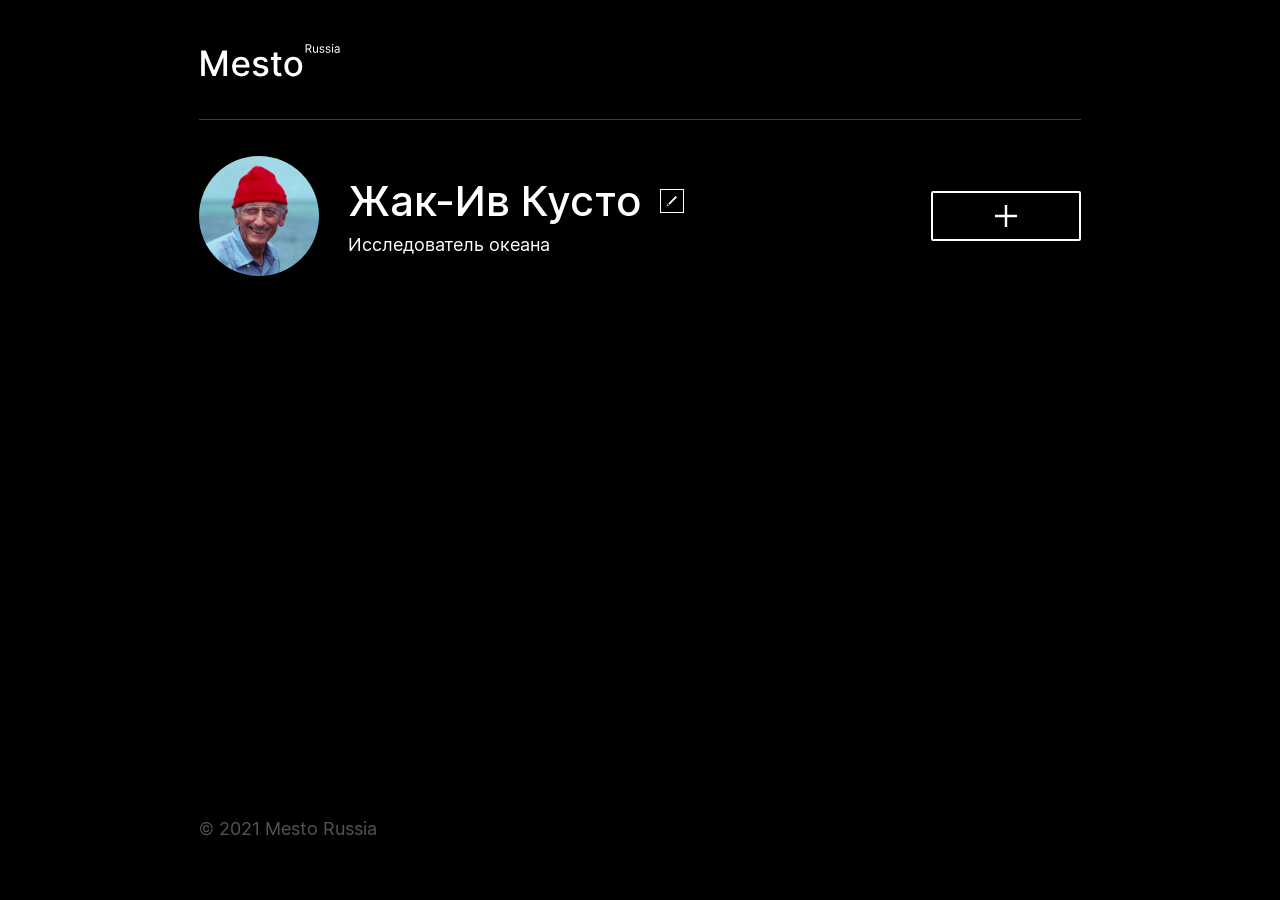
==== index.html @ 65d433dc "Initial commit" ====
<!doctype html>
<html lang="ru">
<head>
  <meta charset="UTF-8">
  <meta name="viewport"
        content="width=device-width, user-scalable=no, initial-scale=1.0, maximum-scale=1.0, minimum-scale=1.0">
  <meta http-equiv="X-UA-Compatible" content="ie=edge">
  <title>Mesto</title>
  <link rel="stylesheet" href="./pages/index.css">
</head>
<body class="page">
<div class="page__content">
  <header class="header page__section">
    <img src="./images/logo.svg" alt="Логотип проекта масто" class="logo header__logo">
  </header>
  <main class="content">
    <section class="profile page__section">
      <div class="profile__image" style="background-image: url('./images/avatar.jpg');"></div>
      <div class="profile__info">
        <h1 class="profile__title">Жак-Ив Кусто</h1>
        <button class="profile__edit-button" type="button"></button>
        <p class="profile__description">Исследователь океана</p>
      </div>
      <button class="profile__add-button" type="button"></button>
    </section>
    <section class="places page__section">
      <ul class="places__list">
      </ul>
    </section>
  </main>
  <footer class="footer page__section">
    <p class="footer__copyright">
      © 2021 Mesto Russia
    </p>
  </footer>
  <div class="popup popup_type_edit">
    <div class="popup__content">
      <button type="button" class="popup__close"></button>
      <h3 class="popup__title">Редактировать профиль</h3>
      <form class="popup__form" name="edit-profile">
        <input type="text" name="name" class="popup__input popup__input_type_name" placeholder="Имя" required>
        <input type="text" name="description" class="popup__input popup__input_type_description" placeholder="Занятие" required>
        <button type="submit" class="button popup__button">Сохранить</button>
      </form>
    </div>
  </div>
  <div class="popup popup_type_new-card">
    <div class="popup__content">
      <button type="button" class="popup__close"></button>
      <h3 class="popup__title">Новое место</h3>
      <form class="popup__form" name="new-place">
        <input type="text" name="place-name" class="popup__input popup__input_type_card-name" placeholder="Название" required>
        <input type="url" name="link" class="popup__input popup__input_type_url" placeholder="Ссылка на картинку" required>
        <button type="submit" class="button popup__button">Сохранить</button>
      </form>
    </div>
  </div>
  <div class="popup popup_type_image">
    <div class="popup__content popup__content_content_image">
      <button type="button" class="popup__close"></button>
      <img src="" alt="" class="popup__image">
      <p class="popup__caption"></p>
    </div>
  </div>
</div>
<script src="./scripts/cards.js"></script>
<script src="./scripts/index.js" defer></script>

<template id="card-template">
  <li class="places__item card">
    <img class="card__image" src="" alt="" />
    <button type="button" class="card__delete-button"></button>
    <div class="card__description">
      <h2 class="card__title">
      </h2>
      <button type="button" class="card__like-button"></button>
    </div>
  </li>
</template>
</body>
</html>
---- pages/index.css ----
@import url('../vendor/normalize.css');
@import url('../vendor/fonts.css');
@import url('../blocks/page/page.css');
@import url('../blocks/header/header.css');
@import url('../blocks/content/content.css');
@import url('../blocks/footer/footer.css');
@import url('../blocks/profile/profile.css');
@import url('../blocks/places/places.css');
@import url('../blocks/card/card.css');
@import url('../blocks/popup/popup.css');
@import url('../blocks/popup/_is-animated/popup_is-animated.css');
@import url('../blocks/popup/_is-opened/popup_is-opened.css');
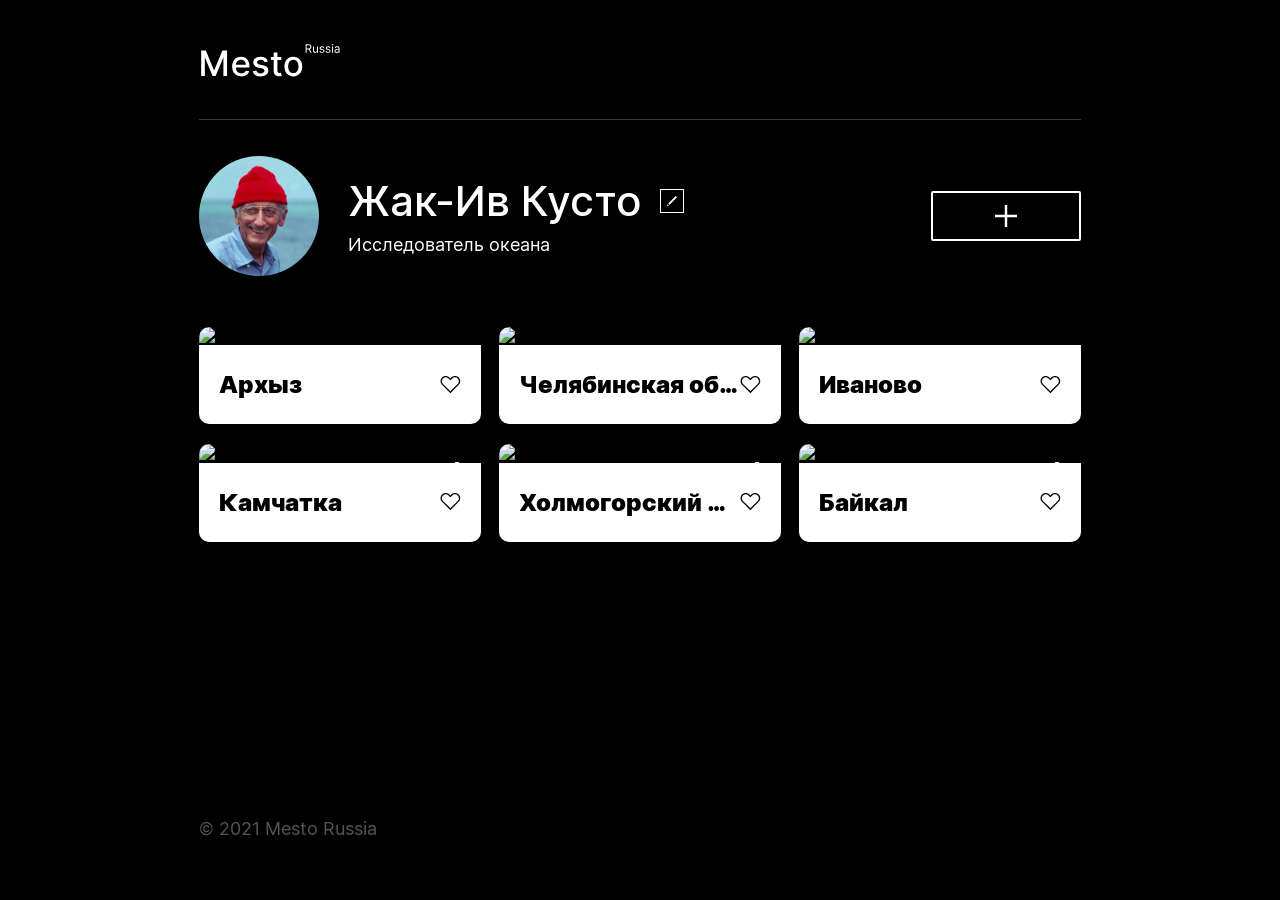
==== commit b36264cf: "Updates" ====
--- a/index.html
+++ b/index.html
@@ -1,81 +1 @@
-<!doctype html>
-<html lang="ru">
-<head>
-  <meta charset="UTF-8">
-  <meta name="viewport"
-        content="width=device-width, user-scalable=no, initial-scale=1.0, maximum-scale=1.0, minimum-scale=1.0">
-  <meta http-equiv="X-UA-Compatible" content="ie=edge">
-  <title>Mesto</title>
-  <link rel="stylesheet" href="./pages/index.css">
-</head>
-<body class="page">
-<div class="page__content">
-  <header class="header page__section">
-    <img src="./images/logo.svg" alt="Логотип проекта масто" class="logo header__logo">
-  </header>
-  <main class="content">
-    <section class="profile page__section">
-      <div class="profile__image" style="background-image: url('./images/avatar.jpg');"></div>
-      <div class="profile__info">
-        <h1 class="profile__title">Жак-Ив Кусто</h1>
-        <button class="profile__edit-button" type="button"></button>
-        <p class="profile__description">Исследователь океана</p>
-      </div>
-      <button class="profile__add-button" type="button"></button>
-    </section>
-    <section class="places page__section">
-      <ul class="places__list">
-      </ul>
-    </section>
-  </main>
-  <footer class="footer page__section">
-    <p class="footer__copyright">
-      © 2021 Mesto Russia
-    </p>
-  </footer>
-  <div class="popup popup_type_edit">
-    <div class="popup__content">
-      <button type="button" class="popup__close"></button>
-      <h3 class="popup__title">Редактировать профиль</h3>
-      <form class="popup__form" name="edit-profile">
-        <input type="text" name="name" class="popup__input popup__input_type_name" placeholder="Имя" required>
-        <input type="text" name="description" class="popup__input popup__input_type_description" placeholder="Занятие" required>
-        <button type="submit" class="button popup__button">Сохранить</button>
-      </form>
-    </div>
-  </div>
-  <div class="popup popup_type_new-card">
-    <div class="popup__content">
-      <button type="button" class="popup__close"></button>
-      <h3 class="popup__title">Новое место</h3>
-      <form class="popup__form" name="new-place">
-        <input type="text" name="place-name" class="popup__input popup__input_type_card-name" placeholder="Название" required>
-        <input type="url" name="link" class="popup__input popup__input_type_url" placeholder="Ссылка на картинку" required>
-        <button type="submit" class="button popup__button">Сохранить</button>
-      </form>
-    </div>
-  </div>
-  <div class="popup popup_type_image">
-    <div class="popup__content popup__content_content_image">
-      <button type="button" class="popup__close"></button>
-      <img src="" alt="" class="popup__image">
-      <p class="popup__caption"></p>
-    </div>
-  </div>
-</div>
-<script src="./scripts/cards.js"></script>
-<script src="./scripts/index.js" defer></script>
-
-<template id="card-template">
-  <li class="places__item card">
-    <img class="card__image" src="" alt="" />
-    <button type="button" class="card__delete-button"></button>
-    <div class="card__description">
-      <h2 class="card__title">
-      </h2>
-      <button type="button" class="card__like-button"></button>
-    </div>
-  </li>
-</template>
-</body>
-</html>
+<!doctype html><html lang="ru"><head><meta charset="UTF-8"><meta name="viewport" content="width=device-width,user-scalable=no,initial-scale=1,maximum-scale=1,minimum-scale=1"><meta http-equiv="X-UA-Compatible" content="ie=edge"><title>Mesto</title><script defer="defer" src="main.js"></script><link href="main.css" rel="stylesheet"></head><body class="page"><div class="page__content"><header class="header page__section"><img src="fc3e6875d825f899a98d.svg" alt="Логотип проекта масто" class="logo header__logo"></header><main class="content"><section class="profile page__section"><div class="profile__image" style="background-image: url(6666407ac3aa5af1d5de.jpg);"></div><div class="profile__info"><h1 class="profile__title">Жак-Ив Кусто</h1><button class="profile__edit-button" type="button"></button><p class="profile__description">Исследователь океана</p></div><button class="profile__add-button" type="button"></button></section><section class="places page__section"><ul class="places__list"></ul></section></main><footer class="footer page__section"><p class="footer__copyright">© 2021 Mesto Russia</p></footer><div class="popup popup_type_edit"><div class="popup__content"><button type="button" class="popup__close"></button><h3 class="popup__title">Редактировать профиль</h3><form class="popup__form" name="edit-profile"><input name="name" class="popup__input popup__input_type_name" placeholder="Имя" required> <input name="description" class="popup__input popup__input_type_description" placeholder="Занятие" required> <button type="submit" class="button popup__button">Сохранить</button></form></div></div><div class="popup popup_type_new-card"><div class="popup__content"><button type="button" class="popup__close"></button><h3 class="popup__title">Новое место</h3><form class="popup__form" name="new-place"><input name="place-name" class="popup__input popup__input_type_card-name" placeholder="Название" required> <input type="url" name="link" class="popup__input popup__input_type_url" placeholder="Ссылка на картинку" required> <button type="submit" class="button popup__button">Сохранить</button></form></div></div><div class="popup popup_type_image"><div class="popup__content popup__content_content_image"><button type="button" class="popup__close"></button> <img src="" alt="" class="popup__image"><p class="popup__caption"></p></div></div></div><template id="card-template"><li class="places__item card"><img class="card__image" src="" alt=""/> <button type="button" class="card__delete-button"></button><div class="card__description"><h2 class="card__title"></h2><button type="button" class="card__like-button"></button></div></li></template></body></html>
--- a/main.css
+++ b/main.css
@@ -0,0 +1,40 @@
+/*! normalize.css v8.0.1 | MIT License | github.com/necolas/normalize.css */html{line-height:1.15;-webkit-text-size-adjust:100%}body{margin:0}main{display:block}h1{font-size:2em;margin:.67em 0}hr{box-sizing:content-box;height:0;overflow:visible}pre{font-family:monospace,monospace;font-size:1em}a{background-color:transparent}abbr[title]{border-bottom:none;text-decoration:underline;-webkit-text-decoration:underline dotted;text-decoration:underline dotted}b,strong{font-weight:bolder}code,kbd,samp{font-family:monospace,monospace;font-size:1em}small{font-size:80%}sub,sup{font-size:75%;line-height:0;position:relative;vertical-align:baseline}sub{bottom:-.25em}sup{top:-.5em}img{border-style:none}button,input,optgroup,select,textarea{font-family:inherit;font-size:100%;line-height:1.15;margin:0}button,input{overflow:visible}button,select{text-transform:none}[type=button],[type=reset],[type=submit],button{-webkit-appearance:button}[type=button]::-moz-focus-inner,[type=reset]::-moz-focus-inner,[type=submit]::-moz-focus-inner,button::-moz-focus-inner{border-style:none;padding:0}[type=button]:-moz-focusring,[type=reset]:-moz-focusring,[type=submit]:-moz-focusring,button:-moz-focusring{outline:1px dotted ButtonText}fieldset{padding:.35em .75em .625em}legend{box-sizing:border-box;color:inherit;display:table;max-width:100%;padding:0;white-space:normal}progress{vertical-align:baseline}textarea{overflow:auto}[type=checkbox],[type=radio]{box-sizing:border-box;padding:0}[type=number]::-webkit-inner-spin-button,[type=number]::-webkit-outer-spin-button{height:auto}[type=search]{-webkit-appearance:textfield;outline-offset:-2px}[type=search]::-webkit-search-decoration{-webkit-appearance:none}::-webkit-file-upload-button{-webkit-appearance:button;font:inherit}details{display:block}summary{display:list-item}[hidden],template{display:none}
+@font-face{font-family:Inter;font-style:normal;font-weight:400;src:url(dcba3388310e6ae77440.woff2) format("woff2")}@font-face{font-family:Inter;font-style:normal;font-weight:500;src:url(e481ef8133a3c71636e5.woff2) format("woff2")}@font-face{font-family:Inter;font-style:normal;font-weight:900;src:url(8d07d4e4ea9833df9373.woff2) format("woff2")}
+.page__content{background-color:#000;min-height:100vh;-webkit-font-smoothing:antialiased;-moz-osx-font-smoothing:grayscale;display:flex;flex-direction:column}
+.page__section{box-sizing:border-box;margin:0 auto;max-width:882px;position:relative;width:100%}@media screen and (max-width:1140px){.page__section{width:calc(100% - 40px)}}
+.page{background:#000}
+.header__logo{height:33px;-o-object-fit:contain;object-fit:contain;width:142px}@media screen and (max-width:480px){.header__logo{height:24px;margin:0 0 0 7px;width:104px}}
+.header{align-items:center;display:flex;flex-shrink:0;font-family:Inter,Arial,sans-serif;min-height:120px}.header:before{background:#545454;bottom:0;content:"";height:1px;left:50%;opacity:.7;position:absolute;transform:translateX(-50%);width:100%}@media screen and (max-width:480px){.header{min-height:85px}.header:before{width:calc(100% + 40px)}}
+.content{flex-grow:1;flex-shrink:0}
+.footer__copyright{color:#545454;font-size:18px;line-height:22px;margin:0}@media screen and (max-width:568px){.footer__copyright{font-size:14px;line-height:17px}}
+.footer{flex-shrink:0;font-family:Inter,Arial,sans-serif;padding:30px 0 60px}@media screen and (max-width:568px){.footer{padding:30px 0 36px}}
+.profile__description{font-size:18px;grid-area:description;line-height:22px;margin:0}@media screen and (max-width:568px){.profile__description{font-size:14px;line-height:17px}}@media screen and (max-width:480px){.profile__description{margin:7px 0 0;width:100%}}
+.profile__add-button{background:transparent url(d86bb2edc2f6eadb96b7.svg) 50% no-repeat;background-size:22px;border:2px solid #fff;border-radius:2px;cursor:pointer;height:50px;margin-left:auto;transition:.3s;width:150px}.profile__add-button:hover{opacity:.6}@media screen and (max-width:740px){.profile__add-button{height:50px;width:50px}}@media screen and (max-width:480px){.profile__add-button{width:100%}}
+.profile__edit-button{align-self:center;background:transparent url(8667ac4a523e8fc42e59.svg) 50% no-repeat;background-size:10px 10px;border:1px solid #fff;cursor:pointer;grid-area:button;height:24px;margin:0;padding:0;transition:.3s;width:24px}.profile__edit-button:hover{opacity:.6}@media screen and (max-width:480px){.profile__edit-button{background-size:8px 8px;height:18px;width:18px}}
+.profile__info{display:grid;grid-template-areas:"title button" "description description";grid-template-columns:minmax(auto,295px) auto;grid-gap:9px 17px}@media screen and (max-width:740px){.profile__info{grid-template-columns:minmax(auto,228px) auto;grid-gap:9px 5px}}@media screen and (max-width:568px){.profile__info{grid-template-columns:minmax(auto,195px) auto}}@media screen and (max-width:480px){.profile__info{display:flex;flex-wrap:wrap;justify-content:center;margin:26px 0 33px;width:100%}}
+.profile__title{font-size:42px;font-weight:500;grid-area:title;line-height:48px;margin:0;overflow:hidden;text-overflow:ellipsis;white-space:nowrap}@media screen and (max-width:740px){.profile__title{font-size:32px;line-height:38px}}@media screen and (max-width:568px){.profile__title{font-size:27px;line-height:33px}}@media screen and (max-width:480px){.profile__title{min-width:201px}}
+.profile__image{background-position:50%;background-size:cover;border-radius:50%;height:120px;margin:0 29px 0 0;width:120px}@media screen and (max-width:740px){.profile__image{margin:0 10px 0 0}}@media screen and (max-width:480px){.profile__image{margin-right:0}}
+.profile{align-items:center;color:#fff;display:flex;font-family:Inter,Arial,sans-serif;padding:36px 0}@media screen and (max-width:480px){.profile{flex-direction:column;padding:43px 0;text-align:center}}
+.places__list{display:grid;grid-template-columns:repeat(auto-fit,282px);justify-content:center;grid-gap:20px 18px;list-style-type:none;margin:0;padding:0}
+
+.places{font-family:Inter,Arial,sans-serif;padding:15px 0 36px}@media screen and (max-width:568px){.places{padding:15px 0 18px}}
+.card__description{align-items:center;background:#fff;display:flex;justify-content:space-between;padding:25px 20px}
+.card__image{height:282px;-o-object-fit:cover;object-fit:cover;width:100%}.card__image:hover{cursor:pointer}
+.card__like-button{background:transparent url(49570bcb1d637fdb38e5.svg) no-repeat;background-size:21px 18px;border:none;cursor:pointer;height:18px;margin:0;padding:0;transition:.3s;width:21px}.card__like-button:hover{opacity:.6}
+.card__like-button_is-active{background:transparent url(75438e944a43e4c0b404.svg) no-repeat}
+.card__delete-button{background:transparent url(a274c87c0f6b553b47ad.svg) 50% no-repeat;background-size:18px 18px;border:none;cursor:pointer;height:18px;margin:0;padding:0;position:absolute;right:15px;top:18px;transition:.3s;width:18px}.card__delete-button:hover{opacity:.6}
+.card__title{font-size:24px;line-height:29px;margin:0;max-width:220px;overflow:hidden;text-overflow:ellipsis;white-space:nowrap}
+.card{border-radius:10px;font-family:Inter,Arial,sans-serif;overflow:hidden;position:relative}
+.popup__content{background-color:#fff;border-radius:10px;box-sizing:border-box;max-width:430px;min-height:330px;padding:34px 36px;position:relative;width:100%}@media screen and (max-width:568px){.popup__content{margin-top:40px;max-width:calc(100% - 80px);padding:30px 20px;width:100%}}
+.popup__content_content_image{background:transparent;background-size:cover;border-radius:0;display:flex;height:auto;max-height:75vh;max-width:75vw;padding:0;width:auto}
+.popup__close{background:transparent url(888d78eb885c525f5e00.svg) 50% no-repeat;background-size:35px 35px;border:none;cursor:pointer;height:35px;margin:0;padding:0;position:absolute;right:-34px;top:-36px;transform:rotate(90deg);transition:visibility 0s,opacity .3s;width:35px}.popup__close:hover{opacity:.6}
+.popup__title{font-size:24px;line-height:30px;margin:0}@media screen and (max-width:568px){.popup__title{font-size:18px;line-height:22px}}
+.popup__form{margin-top:27px}
+.popup__input{border:0;border-bottom:1px solid rgba(0,0,0,.2);box-sizing:border-box;font-size:14px;height:47px;line-height:18px;margin-bottom:10px;padding:10px 0 0;width:100%}.popup__input:last-of-type{margin-bottom:0}@media screen and (max-width:568px){.popup__title{font-size:12px;line-height:15px}}
+.popup__button{align-items:center;background:#000;border:none;border-radius:2px;color:#fff;display:flex;font-size:18px;height:50px;justify-content:center;line-height:22px;margin-top:48px;transition:visibility 0s,background .3s;width:100%}.popup__button:hover{background:rgba(0,0,0,.8);cursor:pointer}@media screen and (max-width:568px){.popup__button{font-size:14px;line-height:17px}}
+.popup__caption{color:#fff;font-size:12px;left:0;line-height:15px;margin:0;position:absolute;top:calc(100% + 10px)}
+.popup__image{display:block;max-height:100%;max-width:100%;-o-object-fit:cover;object-fit:cover}
+.popup{align-items:center;background-color:rgba(0,0,0,.5);bottom:0;display:none;font-family:Inter,Arial,sans-serif;justify-content:center;left:0;position:fixed;right:0;top:0;z-index:10}
+.popup_is-animated{display:flex;opacity:0;pointer-events:none;transition:visibility 0s .6s,opacity .6s;-webkit-user-select:none;-moz-user-select:none;user-select:none;visibility:hidden}
+.popup_is-opened{display:flex;opacity:1;pointer-events:all;transition:visibility 0s,opacity .6s;visibility:visible}
+
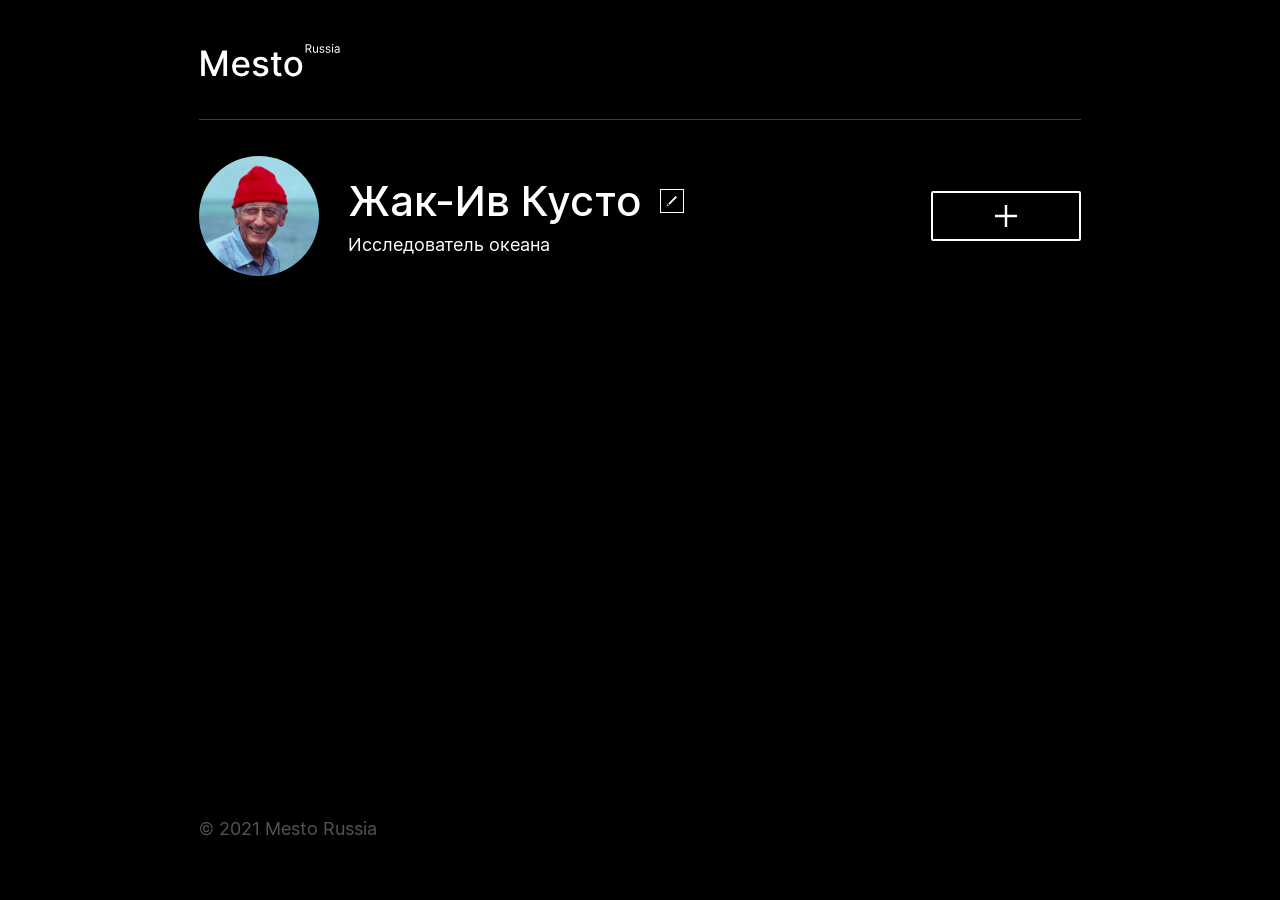
==== commit 04c77c94: "Updates" ====
--- a/index.html
+++ b/index.html
@@ -1 +1 @@
-<!doctype html><html lang="ru"><head><meta charset="UTF-8"><meta name="viewport" content="width=device-width,user-scalable=no,initial-scale=1,maximum-scale=1,minimum-scale=1"><meta http-equiv="X-UA-Compatible" content="ie=edge"><title>Mesto</title><script defer="defer" src="main.js"></script><link href="main.css" rel="stylesheet"></head><body class="page"><div class="page__content"><header class="header page__section"><img src="fc3e6875d825f899a98d.svg" alt="Логотип проекта масто" class="logo header__logo"></header><main class="content"><section class="profile page__section"><div class="profile__image" style="background-image: url(6666407ac3aa5af1d5de.jpg);"></div><div class="profile__info"><h1 class="profile__title">Жак-Ив Кусто</h1><button class="profile__edit-button" type="button"></button><p class="profile__description">Исследователь океана</p></div><button class="profile__add-button" type="button"></button></section><section class="places page__section"><ul class="places__list"></ul></section></main><footer class="footer page__section"><p class="footer__copyright">© 2021 Mesto Russia</p></footer><div class="popup popup_type_edit"><div class="popup__content"><button type="button" class="popup__close"></button><h3 class="popup__title">Редактировать профиль</h3><form class="popup__form" name="edit-profile"><input name="name" class="popup__input popup__input_type_name" placeholder="Имя" required> <input name="description" class="popup__input popup__input_type_description" placeholder="Занятие" required> <button type="submit" class="button popup__button">Сохранить</button></form></div></div><div class="popup popup_type_new-card"><div class="popup__content"><button type="button" class="popup__close"></button><h3 class="popup__title">Новое место</h3><form class="popup__form" name="new-place"><input name="place-name" class="popup__input popup__input_type_card-name" placeholder="Название" required> <input type="url" name="link" class="popup__input popup__input_type_url" placeholder="Ссылка на картинку" required> <button type="submit" class="button popup__button">Сохранить</button></form></div></div><div class="popup popup_type_image"><div class="popup__content popup__content_content_image"><button type="button" class="popup__close"></button> <img src="" alt="" class="popup__image"><p class="popup__caption"></p></div></div></div><template id="card-template"><li class="places__item card"><img class="card__image" src="" alt=""/> <button type="button" class="card__delete-button"></button><div class="card__description"><h2 class="card__title"></h2><button type="button" class="card__like-button"></button></div></li></template></body></html>+<!doctype html><html lang="ru"><head><meta charset="UTF-8"><meta name="viewport" content="width=device-width,user-scalable=no,initial-scale=1,maximum-scale=1,minimum-scale=1"><meta http-equiv="X-UA-Compatible" content="ie=edge"><title>Mesto</title><script defer="defer" src="main.js"></script><link href="main.css" rel="stylesheet"></head><body class="page"><div class="page__content"><header class="header page__section"><img src="fc3e6875d825f899a98d.svg" alt="Логотип проекта масто" class="logo header__logo"></header><main class="content"><section class="profile page__section"><div class="profile__image" style="background-image: url(6666407ac3aa5af1d5de.jpg);"><div class="overlay"></div></div><div class="profile__info"><h1 class="profile__title">Жак-Ив Кусто</h1><button class="profile__edit-button" type="button"></button><p class="profile__description">Исследователь океана</p></div><button class="profile__add-button" type="button"></button></section><section class="places page__section"><ul class="places__list"></ul></section></main><footer class="footer page__section"><p class="footer__copyright">© 2021 Mesto Russia</p></footer><div class="popup popup_type_new-avatar"><div class="popup__content"><button type="button" class="popup__close"></button><h3 class="popup__title">Обновить аватар</h3><form class="popup__form" name="new-avatar" novalidate><input id="popup__input_type_url" type="url" name="link" class="popup__input popup__input_type_url" placeholder="Ссылка на картинку" required> <span class="popup__form_input-error popup__input_type_url-error"></span> <button type="submit" class="button popup__button">Сохранить</button></form></div></div><div class="popup popup_type_edit"><div class="popup__content"><button type="button" class="popup__close"></button><h3 class="popup__title">Редактировать профиль</h3><form class="popup__form" name="edit-profile" novalidate><input id="popup__input_type_name" name="name" class="popup__input popup__input_type_name" placeholder="Имя" required minlength="2" maxlength="40" pattern="^[a-zA-Zа-яА-ЯёЁ\-\s]+$" data-error-message="Разрешены только латинские и кириллические буквы, знаки дефиса и пробелы"> <span class="popup__form_input-error popup__input_type_name-error"></span> <input id="popup__input_type_description" name="description" class="popup__input popup__input_type_description" placeholder="Занятие" required minlength="2" maxlength="200" pattern="^[a-zA-Zа-яА-ЯёЁ\-\s]+$" data-error-message="Разрешены только латинские и кириллические буквы, знаки дефиса и пробелы"> <span class="popup__input_type_description-error popup__form_input-error"></span> <button type="submit" class="button popup__button">Сохранить</button></form></div></div><div class="popup popup_type_new-card"><div class="popup__content"><button type="button" class="popup__close"></button><h3 class="popup__title">Новое место</h3><form class="popup__form" name="new-place" novalidate><input id="popup__input_type_card-name" name="place-name" class="popup__input popup__input_type_card-name" placeholder="Название" required minlength="2" maxlength="30" pattern="^[a-zA-Zа-яА-ЯёЁ\-\s]+$" data-error-message="Разрешены только латинские и кириллические буквы, знаки дефиса и пробелы"> <span class="popup__form_input-error popup__input_type_card-name-error"></span> <input id="popup__input_type_url" type="url" name="link" class="popup__input popup__input_type_url" placeholder="Ссылка на картинку" required> <span class="popup__form_input-error popup__input_type_url-error"></span> <button type="submit" class="button popup__button">Сохранить</button></form></div></div><div class="popup popup_type_image"><div class="popup__content popup__content_content_image"><button type="button" class="popup__close"></button> <img src="" alt="" class="popup__image"><p class="popup__caption"></p></div></div></div><template id="card-template"><li class="places__item card"><img class="card__image" src="" alt=""/> <button type="button" class="card__delete-button"></button><div class="card__description"><h2 class="card__title"></h2><div class="card__like-group"><button type="button" class="card__like-button"></button> <span class="card__like-count">0</span></div></div></li></template></body></html>
--- a/main.css
+++ b/main.css
@@ -13,14 +13,14 @@
 .profile__edit-button{align-self:center;background:transparent url(8667ac4a523e8fc42e59.svg) 50% no-repeat;background-size:10px 10px;border:1px solid #fff;cursor:pointer;grid-area:button;height:24px;margin:0;padding:0;transition:.3s;width:24px}.profile__edit-button:hover{opacity:.6}@media screen and (max-width:480px){.profile__edit-button{background-size:8px 8px;height:18px;width:18px}}
 .profile__info{display:grid;grid-template-areas:"title button" "description description";grid-template-columns:minmax(auto,295px) auto;grid-gap:9px 17px}@media screen and (max-width:740px){.profile__info{grid-template-columns:minmax(auto,228px) auto;grid-gap:9px 5px}}@media screen and (max-width:568px){.profile__info{grid-template-columns:minmax(auto,195px) auto}}@media screen and (max-width:480px){.profile__info{display:flex;flex-wrap:wrap;justify-content:center;margin:26px 0 33px;width:100%}}
 .profile__title{font-size:42px;font-weight:500;grid-area:title;line-height:48px;margin:0;overflow:hidden;text-overflow:ellipsis;white-space:nowrap}@media screen and (max-width:740px){.profile__title{font-size:32px;line-height:38px}}@media screen and (max-width:568px){.profile__title{font-size:27px;line-height:33px}}@media screen and (max-width:480px){.profile__title{min-width:201px}}
-.profile__image{background-position:50%;background-size:cover;border-radius:50%;height:120px;margin:0 29px 0 0;width:120px}@media screen and (max-width:740px){.profile__image{margin:0 10px 0 0}}@media screen and (max-width:480px){.profile__image{margin-right:0}}
+.profile__image{background-position:50%;background-size:cover;border-radius:50%;height:120px;margin:0 29px 0 0;width:120px}@media screen and (max-width:740px){.profile__image{margin:0 10px 0 0}}@media screen and (max-width:480px){.profile__image{margin-right:0}}.overlay{background:rgba(0,0,0,.8) url(a086f758840ae814ecde.svg) no-repeat 50% /cover;height:100%;opacity:0;width:100%}.profile__image:hover .overlay{background-size:26px;cursor:pointer;opacity:1}
 .profile{align-items:center;color:#fff;display:flex;font-family:Inter,Arial,sans-serif;padding:36px 0}@media screen and (max-width:480px){.profile{flex-direction:column;padding:43px 0;text-align:center}}
 .places__list{display:grid;grid-template-columns:repeat(auto-fit,282px);justify-content:center;grid-gap:20px 18px;list-style-type:none;margin:0;padding:0}
 
 .places{font-family:Inter,Arial,sans-serif;padding:15px 0 36px}@media screen and (max-width:568px){.places{padding:15px 0 18px}}
 .card__description{align-items:center;background:#fff;display:flex;justify-content:space-between;padding:25px 20px}
 .card__image{height:282px;-o-object-fit:cover;object-fit:cover;width:100%}.card__image:hover{cursor:pointer}
-.card__like-button{background:transparent url(49570bcb1d637fdb38e5.svg) no-repeat;background-size:21px 18px;border:none;cursor:pointer;height:18px;margin:0;padding:0;transition:.3s;width:21px}.card__like-button:hover{opacity:.6}
+.card__like-button{background:transparent url(49570bcb1d637fdb38e5.svg) no-repeat;background-size:21px 18px;border:none;cursor:pointer;height:18px;margin:0;padding:0;transition:.3s;width:21px}.card__like-button:hover{opacity:.6}.card__like-group{align-items:center;display:flex;flex-direction:column}.card__like-count{font-size:13px;line-height:15.73px}
 .card__like-button_is-active{background:transparent url(75438e944a43e4c0b404.svg) no-repeat}
 .card__delete-button{background:transparent url(a274c87c0f6b553b47ad.svg) 50% no-repeat;background-size:18px 18px;border:none;cursor:pointer;height:18px;margin:0;padding:0;position:absolute;right:15px;top:18px;transition:.3s;width:18px}.card__delete-button:hover{opacity:.6}
 .card__title{font-size:24px;line-height:29px;margin:0;max-width:220px;overflow:hidden;text-overflow:ellipsis;white-space:nowrap}
@@ -30,8 +30,8 @@
 .popup__close{background:transparent url(888d78eb885c525f5e00.svg) 50% no-repeat;background-size:35px 35px;border:none;cursor:pointer;height:35px;margin:0;padding:0;position:absolute;right:-34px;top:-36px;transform:rotate(90deg);transition:visibility 0s,opacity .3s;width:35px}.popup__close:hover{opacity:.6}
 .popup__title{font-size:24px;line-height:30px;margin:0}@media screen and (max-width:568px){.popup__title{font-size:18px;line-height:22px}}
 .popup__form{margin-top:27px}
-.popup__input{border:0;border-bottom:1px solid rgba(0,0,0,.2);box-sizing:border-box;font-size:14px;height:47px;line-height:18px;margin-bottom:10px;padding:10px 0 0;width:100%}.popup__input:last-of-type{margin-bottom:0}@media screen and (max-width:568px){.popup__title{font-size:12px;line-height:15px}}
-.popup__button{align-items:center;background:#000;border:none;border-radius:2px;color:#fff;display:flex;font-size:18px;height:50px;justify-content:center;line-height:22px;margin-top:48px;transition:visibility 0s,background .3s;width:100%}.popup__button:hover{background:rgba(0,0,0,.8);cursor:pointer}@media screen and (max-width:568px){.popup__button{font-size:14px;line-height:17px}}
+.popup__input{border:0;border-bottom:1px solid rgba(0,0,0,.2);box-sizing:border-box;font-size:14px;height:47px;line-height:18px;margin-bottom:10px;padding:10px 0 0;width:100%}.popup__input:last-of-type{margin-bottom:0}.popup__input_type_error{border-bottom-color:red}.popup__form_input-error{color:red;font-size:12px}@media screen and (max-width:568px){.popup__title{font-size:12px;line-height:15px}}
+.popup__button{align-items:center;background:#000;border:none;border-radius:2px;color:#fff;display:flex;font-size:18px;height:50px;justify-content:center;line-height:22px;margin-top:48px;transition:visibility 0s,background .3s;width:100%}.popup__button:hover:not(.popup__button_disabled){background:rgba(0,0,0,.8);cursor:pointer}@media screen and (max-width:568px){.popup__button{font-size:14px;line-height:17px}}.popup__button_disabled{background:#fff;border:1px solid #000;color:#000;opacity:20%}
 .popup__caption{color:#fff;font-size:12px;left:0;line-height:15px;margin:0;position:absolute;top:calc(100% + 10px)}
 .popup__image{display:block;max-height:100%;max-width:100%;-o-object-fit:cover;object-fit:cover}
 .popup{align-items:center;background-color:rgba(0,0,0,.5);bottom:0;display:none;font-family:Inter,Arial,sans-serif;justify-content:center;left:0;position:fixed;right:0;top:0;z-index:10}
